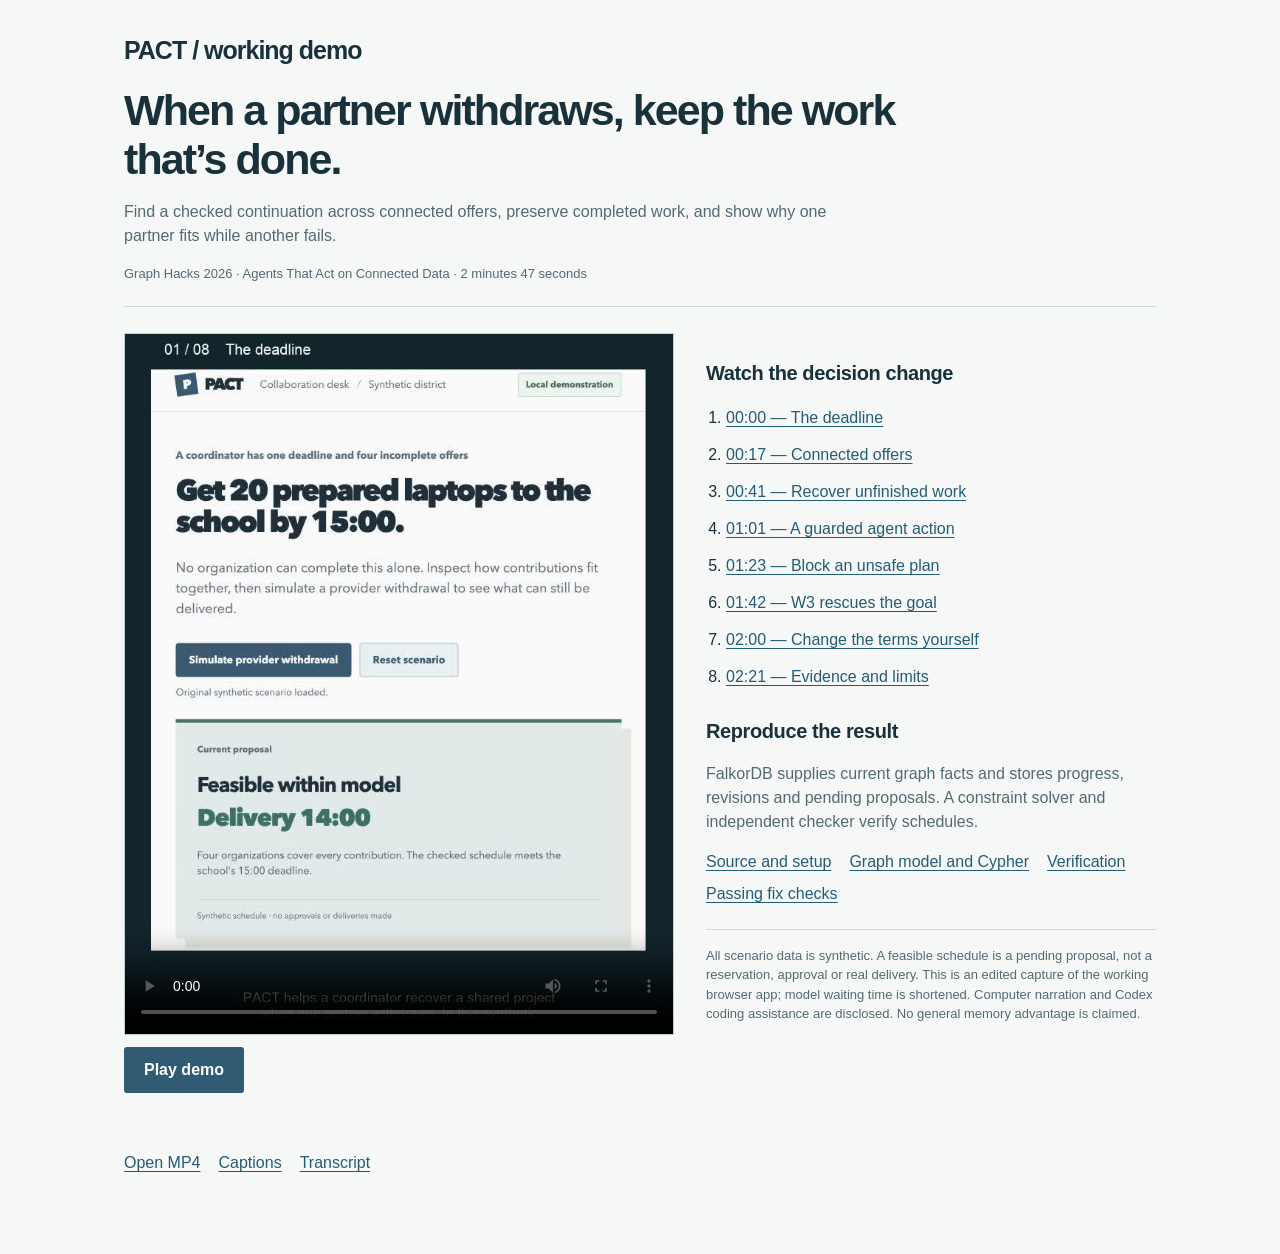
==== docs/index.html @ 528b0ba5 "Publish narrated PACT browser demonstration" ====
<!doctype html>
<html lang="en">
<head>
  <meta charset="utf-8">
  <meta name="viewport" content="width=device-width, initial-scale=1">
  <meta name="description" content="Watch PACT recover a shared laptop project from a provider withdrawal using live FalkorDB facts and checked pending proposals.">
  <title>PACT — working browser demo</title>
  <style>
    :root{font-family:"Avenir Next",Avenir,"Segoe UI",sans-serif;color:#19313b;background:#f6f8f7;line-height:1.5}
    *{box-sizing:border-box}body{margin:0}main{max-width:1080px;margin:auto;padding:32px 24px 56px}
    header{border-bottom:1px solid #ced9dc;padding-bottom:22px;margin-bottom:26px}.brand{font-weight:800;letter-spacing:-.04em;font-size:25px}
    h1{font-size:clamp(29px,4vw,43px);line-height:1.15;letter-spacing:-.045em;max-width:810px;margin:16px 0}
    h2{font-size:20px;letter-spacing:-.02em;margin:25px 0 8px}p{max-width:710px;color:#536a73}.meta{font-size:13px;color:#536a73}
    .layout{display:grid;grid-template-columns:minmax(0,1.1fr) minmax(250px,.9fr);gap:32px;align-items:start}
    video{display:block;width:100%;max-height:78vh;background:#13242c;border:1px solid #c1cfd3}
    button{font:inherit;cursor:pointer}button:focus-visible,a:focus-visible{outline:3px solid #be812f;outline-offset:3px}
    #play{padding:11px 20px;background:#315b73;color:white;border:0;border-radius:3px;margin:12px 0;font-weight:700;min-height:44px}
    a{color:#245c76;text-underline-offset:3px}.links{display:flex;flex-wrap:wrap;gap:8px 18px;margin:12px 0 23px}
    ol{padding-left:20px}li{margin:9px 0}.chapter{padding:2px 0;background:transparent;border:0;color:#245c76;text-align:left;text-decoration:underline;text-underline-offset:3px}
    #playback-status{font-size:13px;min-height:20px}.note{border-top:1px solid #ced9dc;padding-top:16px;font-size:13px}
    @media(max-width:720px){.layout{grid-template-columns:1fr;gap:16px}main{padding:24px 18px}video{max-height:82vh}}
  </style>
</head>
<body>
  <main>
    <header>
      <div class="brand">PACT / working demo</div>
      <h1>When a partner withdraws, keep the work that’s done.</h1>
      <p>Find a checked continuation across connected offers, preserve completed work, and show why one partner fits while another fails.</p>
      <div class="meta">Graph Hacks 2026 · Agents That Act on Connected Data · 2 minutes 47 seconds</div>
    </header>
    <div class="layout">
      <section aria-label="Demo video">
        <video id="demo" controls playsinline preload="metadata" poster="poster.jpg" aria-label="PACT live browser walkthrough with computer narration and visible captions">
          <source src="PACT-demo.mp4" type="video/mp4">
          Your browser cannot play this video. <a href="PACT-demo.mp4">Download the MP4</a>.
        </video>
        <button id="play" type="button">Play demo</button>
        <p id="playback-status" role="status" aria-live="polite"></p>
        <div class="links"><a href="PACT-demo.mp4">Open MP4</a><a href="captions.vtt" download>Captions</a><a href="https://github.com/divyanshAgarwal123/pact-graph-hacks/blob/main/docs/transcript.md">Transcript</a></div>
      </section>
      <section aria-labelledby="chapters-heading">
        <h2 id="chapters-heading">Watch the decision change</h2>
        <ol>
          <li><button class="chapter" data-time="0">00:00 — The deadline</button></li>
          <li><button class="chapter" data-time="17.23">00:17 — Connected offers</button></li>
          <li><button class="chapter" data-time="40.56">00:41 — Recover unfinished work</button></li>
          <li><button class="chapter" data-time="61.22">01:01 — A guarded agent action</button></li>
          <li><button class="chapter" data-time="82.80">01:23 — Block an unsafe plan</button></li>
          <li><button class="chapter" data-time="101.83">01:42 — W3 rescues the goal</button></li>
          <li><button class="chapter" data-time="119.95">02:00 — Change the terms yourself</button></li>
          <li><button class="chapter" data-time="140.65">02:21 — Evidence and limits</button></li>
        </ol>
        <h2>Reproduce the result</h2>
        <p>FalkorDB supplies current graph facts and stores progress, revisions and pending proposals. A constraint solver and independent checker verify schedules.</p>
        <div class="links"><a href="https://github.com/divyanshAgarwal123/pact-graph-hacks">Source and setup</a><a href="https://github.com/divyanshAgarwal123/pact-graph-hacks/blob/main/CYPHER.md">Graph model and Cypher</a><a href="https://github.com/divyanshAgarwal123/pact-graph-hacks/blob/main/VERIFICATION.md">Verification</a><a href="https://github.com/divyanshAgarwal123/pact-graph-hacks/actions/runs/39029201162">Passing fix checks</a></div>
        <p class="note">All scenario data is synthetic. A feasible schedule is a pending proposal, not a reservation, approval or real delivery. This is an edited capture of the working browser app; model waiting time is shortened. Computer narration and Codex coding assistance are disclosed. No general memory advantage is claimed.</p>
      </section>
    </div>
  </main>
  <script>
    const video=document.getElementById('demo'),play=document.getElementById('play'),status=document.getElementById('playback-status');
    async function start(){try{await video.play();status.textContent='';}catch(error){status.textContent='Playback could not start. Use Open MP4 to try the video directly.';}}
    play.addEventListener('click',()=>video.paused?start():video.pause());
    video.addEventListener('play',()=>{play.textContent='Pause demo';});
    video.addEventListener('pause',()=>{play.textContent='Play demo';});
    video.addEventListener('error',()=>{status.textContent='The video could not load. Use Open MP4 or try again shortly.';});
    for(const button of document.querySelectorAll('[data-time]'))button.addEventListener('click',()=>{video.currentTime=Number(button.dataset.time);start();});
  </script>
</body>
</html>
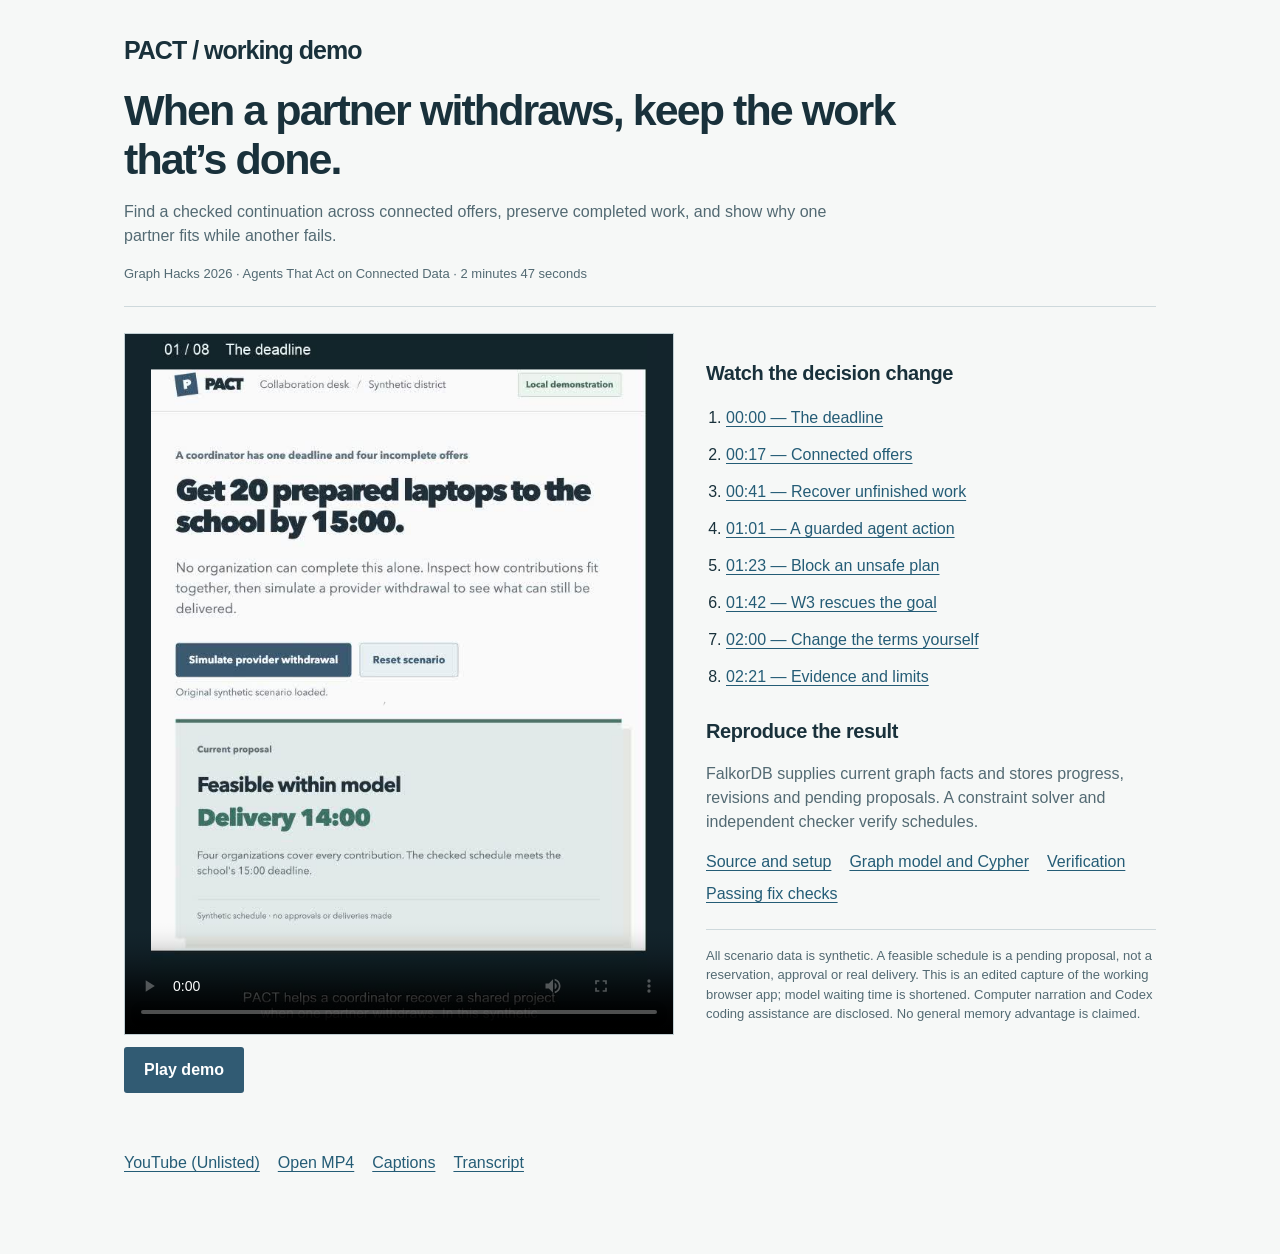
==== commit e6ace626: "Add verified Unlisted YouTube demo and complete review packet" ====
--- a/docs/index.html
+++ b/docs/index.html
@@ -37,7 +37,7 @@
         </video>
         <button id="play" type="button">Play demo</button>
         <p id="playback-status" role="status" aria-live="polite"></p>
-        <div class="links"><a href="PACT-demo.mp4">Open MP4</a><a href="captions.vtt" download>Captions</a><a href="https://github.com/divyanshAgarwal123/pact-graph-hacks/blob/main/docs/transcript.md">Transcript</a></div>
+        <div class="links"><a href="https://www.youtube.com/shorts/gZWB60hv4WM">YouTube (Unlisted)</a><a href="PACT-demo.mp4">Open MP4</a><a href="captions.vtt" download>Captions</a><a href="https://github.com/divyanshAgarwal123/pact-graph-hacks/blob/main/docs/transcript.md">Transcript</a></div>
       </section>
       <section aria-labelledby="chapters-heading">
         <h2 id="chapters-heading">Watch the decision change</h2>
